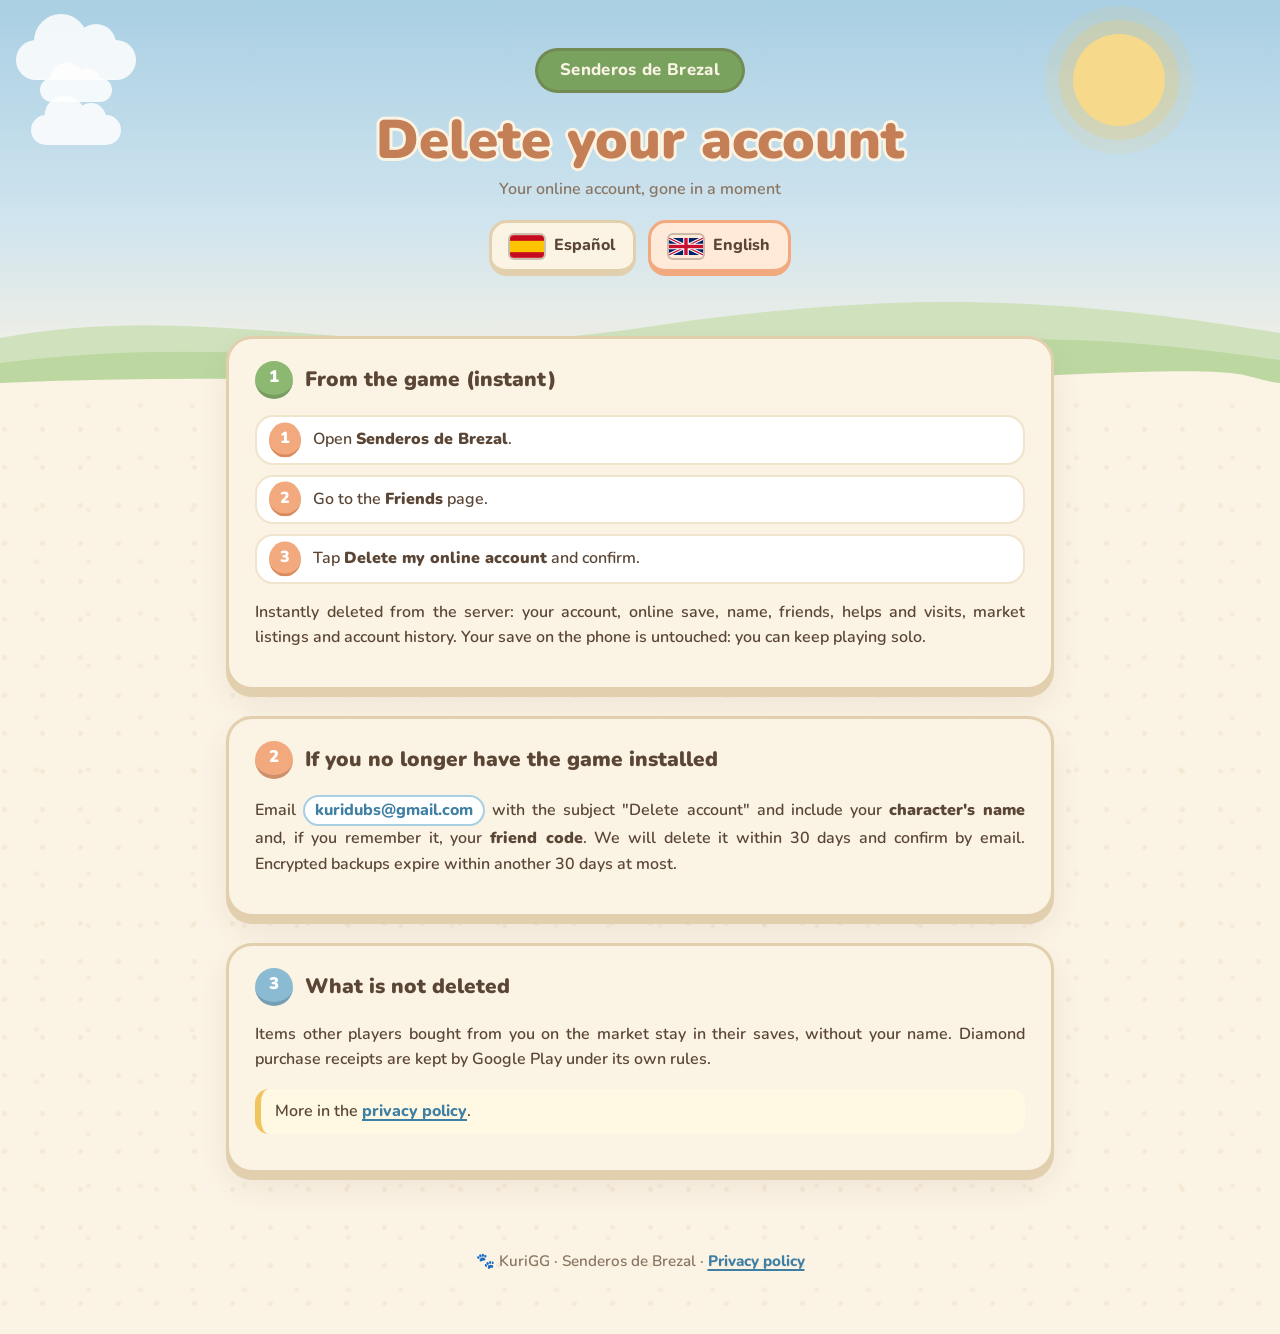
==== borrar-cuenta/index.html @ 9e122b12 "Add files via upload" ====
<!doctype html>
<html lang="es">
<head>
<meta charset="utf-8">
<meta name="viewport" content="width=device-width, initial-scale=1">
<title data-es="Borrar tu cuenta · Senderos de Brezal" data-en="Delete your account · Senderos de Brezal">Borrar tu cuenta · Senderos de Brezal</title>
<link rel="stylesheet" href="../estatico/brezal.css">
<script src="../estatico/brezal.js" defer></script>
</head>
<body>
<!-- Google Play pide este enlace en «Seguridad de los datos» → eliminación de cuentas. -->

<header class="sky">
  <div class="sun"></div>
  <div class="cloud c1"></div><div class="cloud c2"></div><div class="cloud c3"></div>
  <span class="brand pop">Senderos de Brezal</span>
  <h1><span class="lang-inline" data-lang="es">Borrar tu cuenta</span><span class="lang-inline" data-lang="en">Delete your account</span></h1>
  <p class="updated"><span class="lang-inline" data-lang="es">Tu cuenta del modo en línea, fuera en un momento</span><span class="lang-inline" data-lang="en">Your online account, gone in a moment</span></p>
  <div class="lang-switch">
    <button class="btn" data-set-lang="es" aria-pressed="false">
      <svg viewBox="0 0 3 2" aria-hidden="true"><rect width="3" height="2" fill="#c60b1e"/><rect y=".5" width="3" height="1" fill="#ffc400"/></svg>Español
    </button>
    <button class="btn" data-set-lang="en" aria-pressed="false">
      <svg viewBox="0 0 60 30" aria-hidden="true"><rect width="60" height="30" fill="#012169"/><path d="M0 0L60 30M60 0L0 30" stroke="#fff" stroke-width="6"/><path d="M0 0L60 30M60 0L0 30" stroke="#c8102e" stroke-width="2"/><path d="M30 0V30M0 15H60" stroke="#fff" stroke-width="10"/><path d="M30 0V30M0 15H60" stroke="#c8102e" stroke-width="6"/></svg>English
    </button>
  </div>
  <svg class="hills" viewBox="0 0 1200 110" preserveAspectRatio="none" aria-hidden="true">
    <path d="M0 50 C200 10 350 80 600 40 S1000 10 1200 45 V110 H0Z" fill="#cfe2bd"/>
    <path d="M0 75 C250 40 450 100 700 70 S1050 50 1200 72 V110 H0Z" fill="#bcd8a0"/>
    <path d="M0 95 C300 80 600 110 900 92 S1150 88 1200 95 V110 H0Z" fill="#fbf3e4"/>
  </svg>
</header>

<main>
<article data-lang="es" lang="es">
  <section class="card reveal">
    <h2><span class="badge">1</span>Desde el juego (al momento)</h2>
    <ol class="steps">
      <li>Abre <strong>Senderos de Brezal</strong>.</li>
      <li>Ve a la página <strong>Amigos</strong>.</li>
      <li>Pulsa <strong>Borrar mi cuenta en línea</strong> y confírmalo.</li>
    </ol>
    <p>Se borran al momento del servidor: tu cuenta, tu partida en línea, tu nombre, tus amistades, ayudas y visitas, tus anuncios del mercado y el historial de tu cuenta.
    Tu partida en el móvil no se toca: puedes seguir jugando en solitario.</p>
  </section>
  <section class="card reveal">
    <h2><span class="badge">2</span>Si ya no tienes el juego instalado</h2>
    <p>Escribe a <a class="mail" href="mailto:kuridubs@gmail.com?subject=Borrar%20cuenta">kuridubs@gmail.com</a> con el asunto «Borrar cuenta» e indica el <strong>nombre de tu personaje</strong> y, si lo recuerdas, tu <strong>código de amistad</strong>.
    Lo borraremos en un máximo de 30 días y te lo confirmaremos por correo. Las copias de seguridad cifradas desaparecen en otros 30 días como mucho.</p>
  </section>
  <section class="card reveal">
    <h2><span class="badge">3</span>Qué no se borra</h2>
    <p>Las compras que otros jugadores te hicieron en el mercado se quedan en sus partidas, ya sin tu nombre. Los recibos de compras de diamantes los guarda Google Play según sus propias normas.</p>
    <p class="note">Más información en la <a href="../privacidad/">política de privacidad</a>.</p>
  </section>
</article>

<article data-lang="en" lang="en">
  <section class="card reveal">
    <h2><span class="badge">1</span>From the game (instant)</h2>
    <ol class="steps">
      <li>Open <strong>Senderos de Brezal</strong>.</li>
      <li>Go to the <strong>Friends</strong> page.</li>
      <li>Tap <strong>Delete my online account</strong> and confirm.</li>
    </ol>
    <p>Instantly deleted from the server: your account, online save, name, friends, helps and visits, market listings and account history.
    Your save on the phone is untouched: you can keep playing solo.</p>
  </section>
  <section class="card reveal">
    <h2><span class="badge">2</span>If you no longer have the game installed</h2>
    <p>Email <a class="mail" href="mailto:kuridubs@gmail.com?subject=Delete%20account">kuridubs@gmail.com</a> with the subject "Delete account" and include your <strong>character's name</strong> and, if you remember it, your <strong>friend code</strong>.
    We will delete it within 30 days and confirm by email. Encrypted backups expire within another 30 days at most.</p>
  </section>
  <section class="card reveal">
    <h2><span class="badge">3</span>What is not deleted</h2>
    <p>Items other players bought from you on the market stay in their saves, without your name. Diamond purchase receipts are kept by Google Play under its own rules.</p>
    <p class="note">More in the <a href="../privacy/">privacy policy</a>.</p>
  </section>
</article>
</main>

<footer>
  <span class="paw">🐾</span> KuriGG · Senderos de Brezal ·
  <a href="../privacidad/" data-lang="es" class="lang-inline">Política de privacidad</a><a href="../privacy/" data-lang="en" class="lang-inline">Privacy policy</a>
</footer>
<button class="btn peach to-top" aria-label="Arriba / Top">▲</button>
</body>
</html>
---- estatico/brezal.css ----
/* Estilo de las páginas web de Senderos de Brezal (privacidad, borrar cuenta).
   Misma paleta que scripts/ui/style.gd: crema, contornos marrón cálido, pastel
   y botones "de goma" con el borde de abajo que se aplasta al pulsar. */

@font-face {
  font-family: "Nunito";
  src: url("nunito.ttf") format("truetype");
  font-weight: 200 1000;
  font-display: swap;
}

:root {
  --ink: #5b4636;
  --ink-soft: #8a7563;
  --cream: #fbf3e4;
  --cream-dark: #f1e4cc;
  --paper-edge: #e2cfae;
  --grass: #a9c98b;
  --grass-light: #bcd8a0;
  --grass-dark: #93b777;
  --sage: #8db872;
  --peach: #f2a97e;
  --peach-dark: #d98a5e;
  --gold: #f1c55e;
  --sky: #a9cfe3;
  --rose: #e88f8f;
  --lilac: #c8b6e6;
  --radius: 26px;
}

* { box-sizing: border-box; }
html { scroll-behavior: smooth; }
body {
  margin: 0;
  font-family: "Nunito", ui-rounded, "Segoe UI", system-ui, sans-serif;
  font-weight: 600;
  color: var(--ink);
  line-height: 1.6;
  background:
    radial-gradient(circle at 12% 30%, rgba(226, 207, 174, .25) 0 2px, transparent 3px) 0 0 / 38px 38px,
    radial-gradient(circle at 70% 80%, rgba(226, 207, 174, .2) 0 2px, transparent 3px) 0 0 / 52px 52px,
    var(--cream);
}

/* ---------- Cielo con nubes, sol y colinas ---------- */
.sky {
  position: relative;
  overflow: hidden;
  padding: 48px 16px 120px;
  text-align: center;
  background: linear-gradient(180deg, #a9cfe3 0%, #cfe4ee 55%, var(--cream) 100%);
}
.sun {
  position: absolute; top: 34px; right: 9%;
  width: 92px; height: 92px; border-radius: 50%;
  background: #f6d98a;
  box-shadow: 0 0 0 14px rgba(241, 197, 94, .25), 0 0 0 28px rgba(241, 197, 94, .12);
  animation: breathe 5s ease-in-out infinite;
}
.cloud {
  position: absolute; width: 120px; height: 40px;
  background: #fff; border-radius: 40px; opacity: .85;
  animation: drift linear infinite;
}
.cloud::before, .cloud::after {
  content: ""; position: absolute; background: #fff; border-radius: 50%;
}
.cloud::before { width: 54px; height: 54px; left: 18px; top: -26px; }
.cloud::after { width: 40px; height: 40px; left: 60px; top: -16px; }
.cloud.c1 { top: 40px; animation-duration: 48s; }
.cloud.c2 { top: 110px; transform: scale(.75); animation-duration: 64s; animation-delay: -22s; }
.cloud.c3 { top: 70px; transform: scale(.6); animation-duration: 80s; animation-delay: -50s; }
.hills { position: absolute; left: 0; right: 0; bottom: -2px; width: 100%; height: 110px; }
.leaf {
  position: absolute; top: -20px; width: 12px; height: 12px;
  background: var(--sage); border-radius: 0 70% 0 70%;
  animation: fall linear infinite; opacity: .8;
}

.brand {
  display: inline-block; position: relative;
  padding: 6px 22px; border-radius: 40px;
  background: #79a25f; color: var(--cream);
  font-weight: 800; font-size: 1.05rem; letter-spacing: .02em;
  border: 3px solid rgba(91, 70, 54, .25);
}
h1 {
  position: relative;
  margin: 18px auto 6px; max-width: 900px;
  font-size: clamp(1.9rem, 5.4vw, 3.4rem); font-weight: 900; line-height: 1.1;
  color: #c47f56;
  text-shadow: 3px 0 var(--cream), -3px 0 var(--cream), 0 3px var(--cream), 0 -3px var(--cream),
               2px 2px var(--cream), -2px -2px var(--cream), 2px -2px var(--cream), -2px 2px var(--cream);
}
.updated { position: relative; color: var(--ink-soft); margin: 0 0 18px; }

/* ---------- Botones de goma ---------- */
.lang-switch { position: relative; display: inline-flex; gap: 12px; flex-wrap: wrap; justify-content: center; }
.btn {
  display: inline-flex; align-items: center; gap: 10px;
  font: inherit; font-weight: 800; color: var(--ink);
  padding: 10px 18px; border-radius: 18px; cursor: pointer;
  background: var(--cream); border: 3px solid var(--paper-edge);
  border-bottom-width: 7px; text-decoration: none;
  transition: transform .12s ease, border-bottom-width .12s ease, background .2s;
}
.btn:hover { transform: translateY(-2px); }
.btn:active { transform: translateY(3px); border-bottom-width: 3px; }
.btn[aria-pressed="true"] { background: #ffe9d9; border-color: var(--peach); }
.btn svg { width: 34px; height: 23px; border-radius: 4px; box-shadow: 0 0 0 2px rgba(91, 70, 54, .3); }
.btn.peach { background: var(--peach); border-color: var(--peach-dark); color: #fff; }

/* ---------- Contenido ---------- */
main { max-width: 860px; margin: -60px auto 0; padding: 0 16px 40px; position: relative; }
.toc { display: flex; flex-wrap: wrap; gap: 8px; justify-content: center; margin: 0 0 22px; }
.toc a {
  font-size: .9rem; font-weight: 800; color: var(--ink); text-decoration: none;
  padding: 5px 14px; border-radius: 40px; background: #fff;
  border: 2px solid var(--paper-edge); transition: background .2s, transform .2s;
}
.toc a:hover { background: var(--cream-dark); transform: translateY(-2px); }

.card {
  position: relative;
  background: var(--cream);
  border: 3px solid var(--paper-edge);
  border-radius: var(--radius);
  box-shadow: 0 7px 0 var(--paper-edge), 0 14px 30px rgba(91, 70, 54, .08);
  padding: 22px 26px 20px;
  margin: 0 0 26px;
}
.card h2 {
  display: flex; align-items: center; gap: 12px;
  margin: 0 0 10px; font-size: 1.3rem; font-weight: 900;
}
.badge {
  flex: none; display: grid; place-items: center;
  width: 38px; height: 38px; border-radius: 50%;
  color: #fff; font-weight: 900; font-size: 1.05rem;
  border-bottom: 4px solid rgba(0, 0, 0, .15);
}
.card:nth-of-type(6n+1) .badge { background: var(--sage); }
.card:nth-of-type(6n+2) .badge { background: var(--peach); }
.card:nth-of-type(6n+3) .badge { background: #8bbad3; }
.card:nth-of-type(6n+4) .badge { background: var(--rose); }
.card:nth-of-type(6n+5) .badge { background: #b19cd8; }
.card:nth-of-type(6n+6) .badge { background: #e1b346; }
.card p, .card li { hyphens: auto; }
@media (min-width: 640px) {
  .card p, .card li { text-align: justify; }  /* en el móvil, justificado deja huecos grandes */
}
.card ul, .card ol { padding-left: 1.3em; }
.card li { margin: 4px 0; }
strong { font-weight: 900; }
a { color: #3e7fa3; font-weight: 800; text-decoration-thickness: 2px; text-underline-offset: 3px; }

.mail {
  display: inline-block; padding: 1px 10px; border-radius: 40px;
  background: #fff; border: 2px solid var(--sky); text-decoration: none;
}

/* Tabla de datos: tarjetas dentro de la tarjeta */
.data { display: grid; gap: 14px; margin: 6px 0 12px; }
.data .row {
  background: #fff; border: 2px solid var(--cream-dark); border-radius: 18px;
  padding: 12px 16px; display: grid; gap: 6px;
  grid-template-columns: 1.4fr 1.2fr .9fr;
}
.data .row > div::before {
  content: attr(data-label); display: block;
  font-size: .75rem; font-weight: 900; letter-spacing: .06em; text-transform: uppercase;
  color: var(--ink-soft); margin-bottom: 2px;
}
@media (max-width: 700px) {
  .data .row { grid-template-columns: 1fr; }
}

.note {
  border-left: 6px solid var(--gold); background: #fff8e3;
  border-radius: 14px; padding: 10px 14px; margin-top: 12px;
}
.steps { counter-reset: step; list-style: none; padding: 0 !important; }
.steps li {
  counter-increment: step; position: relative; padding: 10px 14px 10px 56px;
  background: #fff; border: 2px solid var(--cream-dark); border-radius: 18px; margin: 10px 0;
}
.steps li::before {
  content: counter(step); position: absolute; left: 12px; top: 50%; transform: translateY(-50%);
  width: 32px; height: 32px; border-radius: 50%; display: grid; place-items: center;
  background: var(--peach); color: #fff; font-weight: 900; border-bottom: 3px solid var(--peach-dark);
}

footer { text-align: center; color: var(--ink-soft); padding: 10px 16px 60px; font-size: .95rem; }
footer .paw { display: inline-block; animation: hop 2.4s ease-in-out infinite; }

.to-top {
  position: fixed; right: 18px; bottom: 18px; z-index: 5;
  opacity: 0; pointer-events: none; transform: translateY(20px);
  transition: opacity .3s, transform .3s;
}
.to-top.show { opacity: 1; pointer-events: auto; transform: none; }

/* Idiomas: con JavaScript se ve uno; sin JavaScript, los dos seguidos */
.js [data-lang] { display: none; }
.js [data-lang].active { display: block; }
.js .lang-inline[data-lang].active { display: inline; }

/* Aparecer al bajar */
.js .reveal { opacity: 0; transform: translateY(26px) scale(.98); transition: opacity .6s ease, transform .6s cubic-bezier(.2, 1.4, .4, 1); }
.js .reveal.visible { opacity: 1; transform: none; }
.pop { animation: pop .5s cubic-bezier(.2, 1.6, .4, 1) both; }

@keyframes drift { from { left: -160px; } to { left: 100%; } }
@keyframes breathe { 50% { transform: scale(1.06); } }
@keyframes fall {
  0% { transform: translateY(0) rotate(0); }
  50% { transform: translateY(120px) translateX(30px) rotate(140deg); }
  100% { transform: translateY(260px) translateX(-10px) rotate(300deg); opacity: 0; }
}
@keyframes pop { 0% { transform: scale(.7); opacity: 0; } 100% { transform: none; opacity: 1; } }
@keyframes hop { 0%, 100% { transform: none; } 40% { transform: translateY(-6px) rotate(-8deg); } }

@media (prefers-reduced-motion: reduce) {
  *, *::before, *::after { animation: none !important; transition: none !important; }
  .js .reveal { opacity: 1; transform: none; }
}
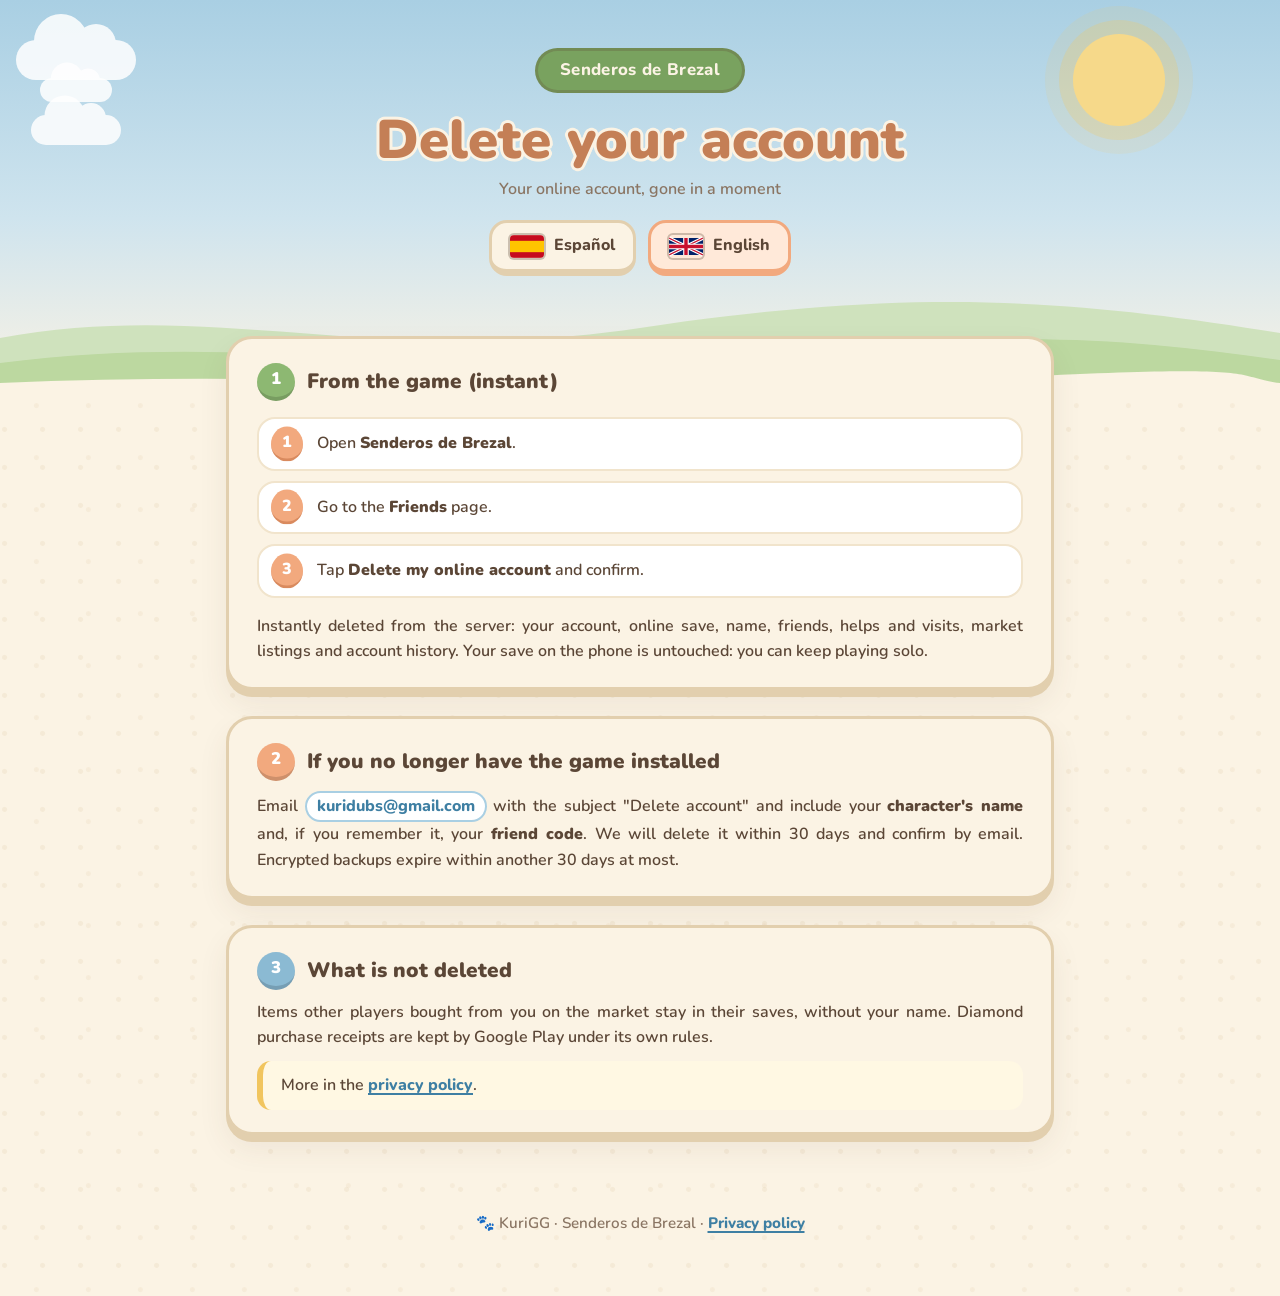
==== commit 495d74d1: "Icono del juego como favicon" ====
--- a/borrar-cuenta/index.html
+++ b/borrar-cuenta/index.html
@@ -4,6 +4,8 @@
 <meta charset="utf-8">
 <meta name="viewport" content="width=device-width, initial-scale=1">
 <title data-es="Borrar tu cuenta · Senderos de Brezal" data-en="Delete your account · Senderos de Brezal">Borrar tu cuenta · Senderos de Brezal</title>
+<link rel="icon" type="image/png" href="../estatico/icono.png">
+<link rel="apple-touch-icon" href="../estatico/icono.png">
 <link rel="stylesheet" href="../estatico/brezal.css">
 <script src="../estatico/brezal.js" defer></script>
 </head>
--- a/estatico/brezal.css
+++ b/estatico/brezal.css
@@ -126,13 +126,22 @@
   border: 3px solid var(--paper-edge);
   border-radius: var(--radius);
   box-shadow: 0 7px 0 var(--paper-edge), 0 14px 30px rgba(91, 70, 54, .08);
-  padding: 22px 26px 20px;
+  padding: 24px 28px 22px;
   margin: 0 0 26px;
+}
+@media (max-width: 520px) {
+  .card { padding: 20px 18px 18px; }
 }
 .card h2 {
   display: flex; align-items: center; gap: 12px;
   margin: 0 0 10px; font-size: 1.3rem; font-weight: 900;
 }
+.card h3 {
+  margin: 18px 0 6px; font-size: 1.08rem; font-weight: 900;
+  padding-top: 14px; border-top: 2px dashed rgba(91, 70, 54, .18);
+}
+.card li + li { margin-top: 6px; }
+.card a { overflow-wrap: anywhere; }  /* direcciones largas: que no se salgan en móvil */
 .badge {
   flex: none; display: grid; place-items: center;
   width: 38px; height: 38px; border-radius: 50%;
@@ -145,9 +154,13 @@
 .card:nth-of-type(6n+4) .badge { background: var(--rose); }
 .card:nth-of-type(6n+5) .badge { background: #b19cd8; }
 .card:nth-of-type(6n+6) .badge { background: #e1b346; }
-.card p, .card li { hyphens: auto; }
-@media (min-width: 640px) {
-  .card p, .card li { text-align: justify; }  /* en el móvil, justificado deja huecos grandes */
+.card p { margin: 0 0 10px; }
+.card p:last-child { margin-bottom: 0; }
+/* Todo el texto de los recuadros, justificado y con partición de palabras
+   (cada artículo lleva su lang) para que en el móvil no queden huecos grandes. */
+.card p, .card li, .data .row > div, .note {
+  text-align: justify; text-justify: inter-word;
+  hyphens: auto; -webkit-hyphens: auto; overflow-wrap: break-word;
 }
 .card ul, .card ol { padding-left: 1.3em; }
 .card li { margin: 4px 0; }
@@ -160,12 +173,14 @@
 }
 
 /* Tabla de datos: tarjetas dentro de la tarjeta */
-.data { display: grid; gap: 14px; margin: 6px 0 12px; }
+.data { display: grid; gap: 14px; margin: 10px 0 14px; }
 .data .row {
   background: #fff; border: 2px solid var(--cream-dark); border-radius: 18px;
-  padding: 12px 16px; display: grid; gap: 6px;
-  grid-template-columns: 1.4fr 1.2fr .9fr;
-}
+  padding: 14px 18px; display: grid; gap: 10px 24px;
+  grid-template-columns: 1.15fr 1fr;
+}
+/* «Datos» a todo el ancho; debajo, «Para qué» y «Base legal» en dos columnas anchas. */
+.data .row > div:first-child { grid-column: 1 / -1; }
 .data .row > div::before {
   content: attr(data-label); display: block;
   font-size: .75rem; font-weight: 900; letter-spacing: .06em; text-transform: uppercase;
@@ -174,14 +189,19 @@
 @media (max-width: 700px) {
   .data .row { grid-template-columns: 1fr; }
 }
+@media (max-width: 520px) {
+  /* Caja dentro de caja: menos margen y letra algo menor para que el justificado no deje huecos. */
+  .data .row { padding: 12px 13px; font-size: .94rem; line-height: 1.5; }
+  .note { padding: 11px 13px; }
+}
 
 .note {
   border-left: 6px solid var(--gold); background: #fff8e3;
-  border-radius: 14px; padding: 10px 14px; margin-top: 12px;
+  border-radius: 14px; padding: 12px 18px; margin-top: 14px;
 }
 .steps { counter-reset: step; list-style: none; padding: 0 !important; }
 .steps li {
-  counter-increment: step; position: relative; padding: 10px 14px 10px 56px;
+  counter-increment: step; position: relative; padding: 12px 18px 12px 58px; text-align: justify; hyphens: auto;
   background: #fff; border: 2px solid var(--cream-dark); border-radius: 18px; margin: 10px 0;
 }
 .steps li::before {
